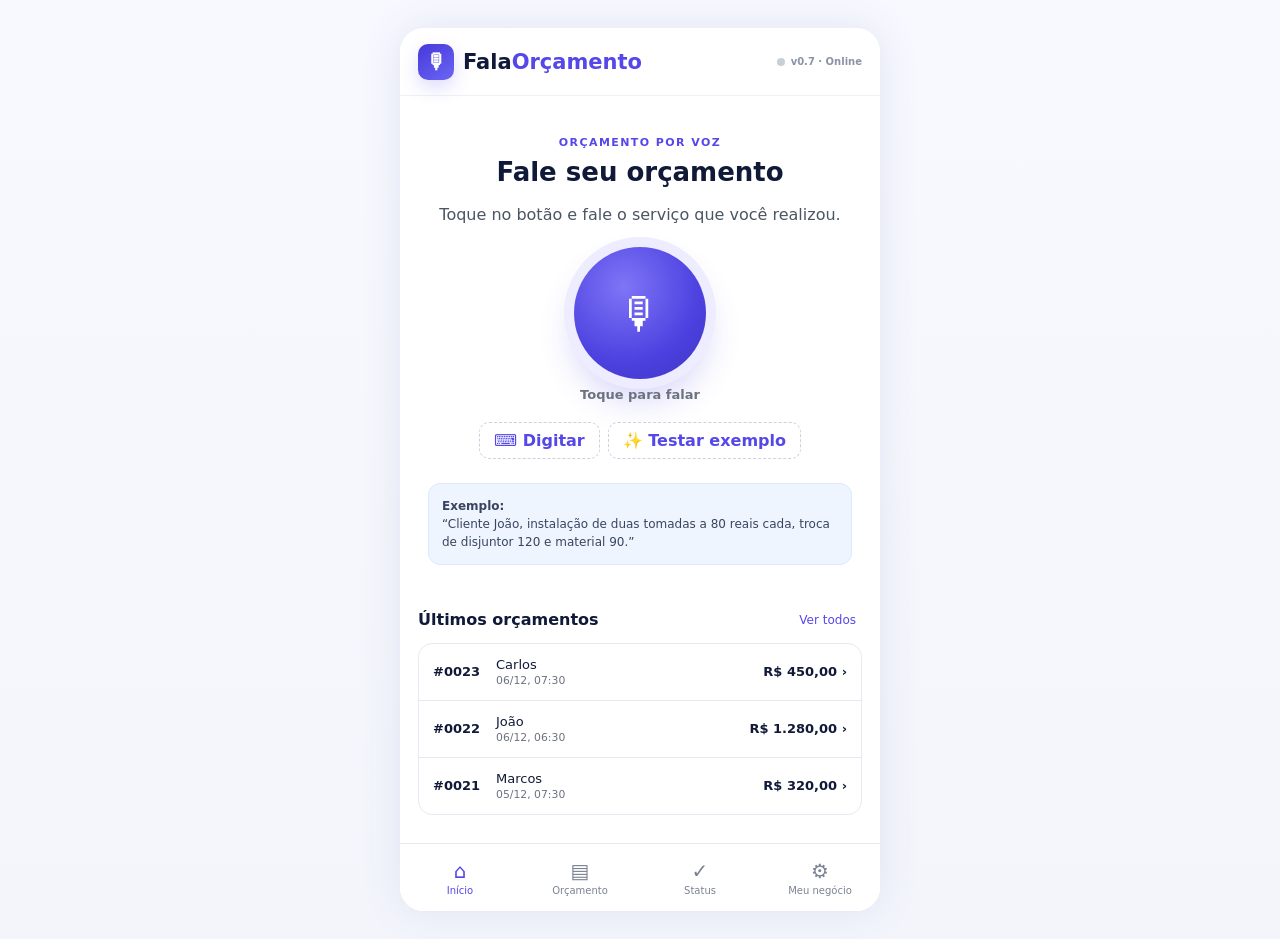
==== index.html @ d3a5065a "Add files via upload" ====
<!doctype html>
<html lang="pt-BR">
<head>
  <meta charset="utf-8"/>
  <meta name="viewport" content="width=device-width,initial-scale=1"/>
  <meta name="theme-color" content="#4f46e5"/>
  <title>FalaOrçamento</title>
  <link rel="stylesheet" href="style.css?v=070"/>
</head>
<body>

<div id="loginGate" class="login-gate" style="display:none">
  <div class="login-card">
    <div class="login-brand">🎙️ <b>Fala<span>Orçamento</span></b></div>
    <h2>Acessar meus orçamentos</h2>
    <p>Digite a senha administrativa definida na publicação.</p>
    <input id="adminPassword" type="password" placeholder="Senha" autocomplete="current-password">
    <button id="loginBtn" class="primary">ENTRAR</button>
    <div id="loginError" class="login-error"></div>
  </div>
</div>

<div class="app">
  <header class="topbar">
    <div class="brand"><div class="logo">🎙</div><span>Fala<span>Orçamento</span></span></div>
    <div class="server-state"><span class="dot"></span><span class="state-text">v0.7 · Online</span></div>
  </header>

  <main>
    <section id="home" class="screen active">
      <div class="hero-card">
        <div class="eyebrow">ORÇAMENTO POR VOZ</div>
        <h1>Fale seu orçamento</h1>
        <p>Toque no botão e fale o serviço que você realizou.</p>
        <button id="micBtn" class="mic" aria-label="Falar orçamento"><span>🎙</span></button>
        <div id="micStatus" class="mic-status">Toque para falar</div>
<div style="display:flex;gap:8px;justify-content:center;margin-top:10px">
<button id="typeBtn" class="ghost" style="width:auto;padding:8px 14px">⌨ Digitar</button>
<button id="demoBtn" class="ghost" style="width:auto;padding:8px 14px">✨ Testar exemplo</button>
</div>
<div id="transcriptBox" class="example" style="display:none"></div>
        <div class="example"><b>Exemplo:</b><br>“Cliente João, instalação de duas tomadas a 80 reais cada, troca de disjuntor 120 e material 90.”</div>
      </div>

      <section class="section">
        <div class="section-title"><h2>Últimos orçamentos</h2><button id="seeAll" class="link-btn">Ver todos</button></div>
        <div id="quoteList" class="list"></div>
      </section>
    </section>

    <section id="edit" class="screen">
      <button class="back" data-go="home">←</button>
      <div class="title-row"><h1>Orçamento</h1><span class="ai-pill">✨ IA organizou</span></div>
      <div class="notice">Confira os itens abaixo antes de enviar.</div>

      <label>Cliente</label>
      <input id="clientName" value="Carlos"/>
      <label>Itens do orçamento</label>
      <div class="items-head"><span></span><span>Descrição</span><span>Qtd.</span><span>Unitário</span><span></span></div>
      <div id="items"></div>
      <button id="addItem" class="ghost">＋ Adicionar item</button>

      <label>Observações</label>
      <textarea id="notes">Pagamento via Pix ou cartão. Validade do orçamento: 7 dias.</textarea>

      <div class="total-row"><span>Total</span><strong id="total">R$ 0,00</strong></div>
      <button id="sendBtn" class="primary">◉ ENVIAR NO WHATSAPP</button>
      <button id="pdfBtn" class="secondary">▣ GERAR PDF / IMPRIMIR</button>
    </section>

    <section id="tracking" class="screen">
      <button class="back" data-go="home">←</button>
      <h1 id="trackTitle">Orçamento #0023</h1>
      <div class="success">✓ Enviado com sucesso!<small>Seu cliente recebeu o orçamento.</small></div>
      <h3>Status do cliente</h3>
      <div class="timeline">
        <div class="step done"><i>✓</i><div><b>Visualizado por Carlos</b><small>Hoje às 11:32</small></div></div>
        <div id="acceptStep" class="step"><i>○</i><div><b>Aguardando resposta</b><small>O cliente pode aceitar ou recusar pelo link.</small></div></div>
      </div>
      <div class="share-box">
        <label>Link do orçamento</label>
        <div class="share-row">
          <input id="quoteLink" readonly value="">
          <button id="copyLink" class="copy-btn">Copiar</button>
        </div>
        <small>Este link identifica este orçamento nesta versão de teste.</small>
      </div>
      <button id="whatsShare" class="primary">◉ COMPARTILHAR NO WHATSAPP</button>
      <button id="previewClient" class="secondary">◉ VER COMO O CLIENTE VÊ</button>
      <button id="acceptDemo" class="primary">SIMULAR ACEITE DO CLIENTE</button>
    </section>

    <section id="client" class="screen">
      <div class="client-brand"><div class="logo">🎙</div><b>Fala<span>Orçamento</span></b></div>
      <article class="quote-card">
        <div class="quote-head"><h2>Orçamento #0023</h2><span id="statusBadge" class="badge pending">PENDENTE</span></div>
        <p><b>Prestador</b><br>João Silva Serviços Elétricos<br>(11) 99999-9999<br>CNPJ 12.345.678/0001-90</p>
        <p><b>Cliente</b><br><span id="clientViewName">Carlos</span></p>
        <div id="clientItems" class="client-items"></div>
        <div class="client-total"><span>Total</span><strong id="clientTotal">R$ 0,00</strong></div>
        <div class="meta"><span><b>Pagamento</b><br>Pix ou cartão</span><span><b>Validade</b><br>7 dias</span></div>
      </article>
      <button id="clientAccept" class="accept">✓ ACEITAR ORÇAMENTO</button>
      <button id="clientReject" class="reject">✕ RECUSAR</button>
      <button class="secondary" data-go="tracking">← Voltar à demonstração</button>
    </section>

    <section id="settings" class="screen">
      <button class="back" data-go="home">←</button>
      <h1>Meu negócio</h1>
      <p class="settings-intro">Esses dados aparecem nos seus orçamentos.</p>
      <label>Nome / Empresa</label>
      <input id="providerName" placeholder="Ex.: João Silva Serviços Elétricos">
      <label>Telefone</label>
      <input id="providerPhone" placeholder="(11) 99999-9999">
      <label>CPF / CNPJ</label>
      <input id="providerDoc" placeholder="12.345.678/0001-90">
      <button id="saveProvider" class="primary">SALVAR DADOS</button>
<button id="logoutBtn" class="secondary">SAIR DA CONTA</button>
      <div id="saveNotice" class="success" style="display:none">✓ Dados salvos neste dispositivo.</div>
    </section>

  </main>

  <nav class="bottom-nav">
    <button data-go="home" class="nav-active">⌂<span>Início</span></button>
    <button data-go="edit">▤<span>Orçamento</span></button>
    <button data-go="tracking">✓<span>Status</span></button>
    <button data-go="settings">⚙<span>Meu negócio</span></button>
  </nav>
</div>
<script src="app.js?v=070"></script>
</body>
</html>
---- style.css ----
:root{--ink:#101938;--muted:#6b7280;--line:#e7e9f2;--bg:#f7f8fc;--primary:#5547e8;--blue:#4379ff;--green:#2dbb67;--soft:#eef3ff}
*{box-sizing:border-box}body{margin:0;background:linear-gradient(180deg,#f8f9ff,#f3f5fb);font-family:Inter,ui-sans-serif,system-ui,-apple-system,Segoe UI,Roboto,Arial;color:var(--ink)}
button,input,textarea{font:inherit}.app{max-width:480px;min-height:100vh;margin:auto;background:white;box-shadow:0 0 40px #dfe3f0;position:relative;padding-bottom:78px}
.topbar{height:68px;padding:12px 18px;display:flex;align-items:center;justify-content:space-between;border-bottom:1px solid #f0f1f6;position:sticky;top:0;background:#fffc;backdrop-filter:blur(12px);z-index:4}
.brand,.client-brand{display:flex;align-items:center;gap:9px;font-weight:800;font-size:21px}.brand span span,.client-brand span{color:var(--primary)}.logo{width:36px;height:36px;border-radius:10px;display:grid;place-items:center;color:#fff;background:linear-gradient(145deg,#4638da,#6b66f4);box-shadow:0 8px 18px #574be830}
.icon-btn,.back{border:0;background:transparent;font-size:23px;color:var(--ink)}main{padding:18px}.screen{display:none}.screen.active{display:block}
.hero-card{text-align:center;padding:22px 10px 4px}.eyebrow{font-size:11px;letter-spacing:.13em;font-weight:800;color:var(--primary)}h1{font-size:26px;margin:8px 0}p{color:#4b5563;line-height:1.5}.mic{width:132px;height:132px;border:0;border-radius:50%;margin:20px auto 8px;display:grid;place-items:center;background:radial-gradient(circle at 38% 30%,#7e75f7,#4c40df 62%,#3e35c2);box-shadow:0 0 0 10px #eeedff,0 20px 35px #5146e83d;color:white;cursor:pointer;transition:.2s}.mic span{font-size:44px}.mic.listening{animation:pulse 1s infinite}.mic-status{font-size:13px;color:var(--muted);font-weight:650}@keyframes pulse{50%{transform:scale(1.05);box-shadow:0 0 0 18px #e8e6ff,0 20px 35px #5146e850}}
.example{margin:24px auto 8px;text-align:left;background:#eff5ff;border:1px solid #dce9ff;border-radius:12px;padding:13px;font-size:12px;line-height:1.5;color:#39445f}.section{margin-top:20px}.section-title{display:flex;align-items:center;justify-content:space-between}.section-title h2{font-size:16px}.link-btn{border:0;background:transparent;color:var(--primary);font-size:12px}.list{border:1px solid var(--line);border-radius:14px;overflow:hidden}.quote-row{padding:13px 14px;border-bottom:1px solid var(--line);display:grid;grid-template-columns:55px 1fr auto;gap:8px;align-items:center;font-size:13px}.quote-row:last-child{border:0}.quote-row small{display:block;color:var(--muted);margin-top:2px}.quote-row strong{font-size:13px}
.title-row{display:flex;align-items:center;justify-content:space-between}.ai-pill{font-size:11px;background:#eaf2ff;color:#315acb;padding:7px 9px;border-radius:9px}.notice,.success{background:#edf4ff;border:1px solid #d9e8ff;border-radius:10px;padding:12px;margin:12px 0 18px;font-size:13px}.success{background:#ebfaef;border-color:#d5f2dd;color:#18894a;font-weight:700}.success small{display:block;color:#4f6f5a;margin-top:3px;font-weight:500}
label{display:block;font-size:12px;font-weight:750;margin:14px 0 6px}input,textarea{width:100%;border:1px solid #dfe2eb;border-radius:10px;padding:11px;background:#fff;color:var(--ink)}textarea{min-height:74px;resize:vertical}.item{display:grid;grid-template-columns:28px 1fr 92px 28px;gap:7px;align-items:center;padding:9px 0;border-bottom:1px solid #eff0f5}.item-num{width:24px;height:24px;border-radius:50%;background:var(--primary);color:white;display:grid;place-items:center;font-size:11px}.item input{padding:9px}.del{border:0;background:transparent;color:#9ca3af;font-size:17px}.ghost{width:100%;margin-top:10px;padding:10px;border:1px dashed #ccd0df;border-radius:10px;background:white;color:var(--primary);font-weight:700}.total-row,.client-total{display:flex;align-items:center;justify-content:space-between;padding:20px 0 12px}.total-row strong,.client-total strong{font-size:25px}.primary,.secondary,.accept,.reject{width:100%;border-radius:10px;padding:13px 12px;margin-top:9px;font-weight:800;cursor:pointer}.primary{border:0;color:white;background:linear-gradient(90deg,#5142df,#6659f0)}.secondary{background:white;border:1px solid #dfe2eb;color:#26304b}.accept{background:var(--green);border:0;color:white}.reject{background:white;border:1px solid #ff8a8a;color:#e13d3d}
.timeline{padding:8px 3px 18px}.step{display:flex;gap:12px;position:relative;padding:10px 0 18px}.step:after{content:"";position:absolute;left:12px;top:35px;height:24px;border-left:2px solid #dfe4ea}.step:last-child:after{display:none}.step i{width:26px;height:26px;border-radius:50%;display:grid;place-items:center;background:#edf0f5;color:#8c94a5;font-style:normal}.step.done i{background:#dff7e6;color:#15934b}.step small{display:block;color:var(--muted);margin-top:4px}.client-brand{justify-content:center;margin:4px 0 18px}.quote-card{border:1px solid var(--line);border-radius:14px;padding:16px;box-shadow:0 10px 28px #1f2a4420}.quote-head{display:flex;justify-content:space-between;align-items:center}.quote-head h2{font-size:18px}.badge{font-size:10px;padding:5px 7px;border-radius:6px;font-weight:800}.badge.pending{background:#fff2cf;color:#8b6500}.badge.accepted{background:#dff7e6;color:#18894a}.badge.rejected{background:#ffe5e5;color:#c22}.quote-card p{font-size:12px;color:#29324b}.client-item{display:flex;justify-content:space-between;padding:8px 0;border-bottom:1px solid #f0f1f5;font-size:12px}.meta{display:grid;grid-template-columns:1fr 1fr;gap:12px;border-top:1px solid var(--line);padding-top:12px;font-size:11px;color:#4b5563}
.bottom-nav{height:68px;position:fixed;bottom:0;left:50%;transform:translateX(-50%);width:min(480px,100%);display:grid;grid-template-columns:repeat(4,1fr);background:#fff;border-top:1px solid var(--line);z-index:5}.bottom-nav button{border:0;background:white;color:#7b8293;font-size:20px;padding:7px}.bottom-nav span{display:block;font-size:10px;margin-top:2px}.bottom-nav .nav-active{color:var(--primary)}
@media(min-width:700px){body{padding:28px}.app{border-radius:24px;min-height:850px;overflow:hidden}.bottom-nav{position:absolute}}

.settings-intro{font-size:13px;color:var(--muted);margin-bottom:20px}

.items-head{display:grid;grid-template-columns:28px minmax(0,1fr) 58px 92px 28px;gap:6px;align-items:center;font-size:10px;font-weight:800;color:#7b8293;padding:4px 0}
.item{grid-template-columns:28px minmax(0,1fr) 58px 92px 28px!important;gap:6px}
.item .iqty{text-align:center}
.quote-table{width:100%;border-collapse:collapse;margin-top:8px;table-layout:fixed}
.quote-table th{font-size:9px;text-transform:uppercase;letter-spacing:.04em;color:#7b8293;text-align:left;padding:7px 3px;border-bottom:1px solid #e7e9f2}
.quote-table td{font-size:11px;padding:9px 3px;border-bottom:1px solid #f0f1f5;vertical-align:top}
.quote-table th:nth-child(1),.quote-table td:nth-child(1){width:44%;text-align:left}
.quote-table th:nth-child(2),.quote-table td:nth-child(2){width:12%;text-align:center}
.quote-table th:nth-child(3),.quote-table td:nth-child(3){width:22%;text-align:right}
.quote-table th:nth-child(4),.quote-table td:nth-child(4){width:22%;text-align:right;font-weight:750}
@media(max-width:380px){.quote-table th,.quote-table td{font-size:9px}.item{grid-template-columns:24px minmax(0,1fr) 50px 78px 24px!important}}

.share-box{margin:18px 0 8px;padding:13px;background:#f7f8fc;border:1px solid #e7e9f2;border-radius:12px}
.share-box label{margin:0 0 7px}.share-box small{display:block;margin-top:7px;color:#7b8293;font-size:10px}
.share-row{display:grid;grid-template-columns:minmax(0,1fr) auto;gap:7px}.share-row input{font-size:11px;background:white}
.copy-btn{border:0;border-radius:9px;padding:0 13px;background:#5547e8;color:white;font-weight:800}

.server-state{display:flex;align-items:center;gap:6px;font-size:10px;color:#8b93a5;font-weight:750}
.server-state .dot{width:8px;height:8px;border-radius:50%;background:#c9ced8}
body[data-backend="online"] .server-state .dot{background:#2dbb67;box-shadow:0 0 0 4px #2dbb6720}
body[data-backend="online"] .state-text:after{content:" online";color:#2a9b59}

.login-gate{position:fixed;inset:0;z-index:999;background:linear-gradient(180deg,#f7f8ff,#eef1fb);display:grid;place-items:center;padding:22px}
.login-card{width:min(390px,100%);background:#fff;border:1px solid #e6e8f1;border-radius:22px;padding:24px;box-shadow:0 24px 60px #1b235025}
.login-brand{display:flex;align-items:center;gap:7px;font-size:20px;margin-bottom:22px;color:#101938}
.login-brand span{color:#5547e8}.login-card h2{margin:0 0 7px}.login-card p{font-size:13px;margin:0 0 15px;color:#6b7280}
.login-error{color:#d33;font-size:12px;margin-top:10px;min-height:18px}
body.public-mode .bottom-nav{display:none}
body.public-mode main{padding-bottom:20px}
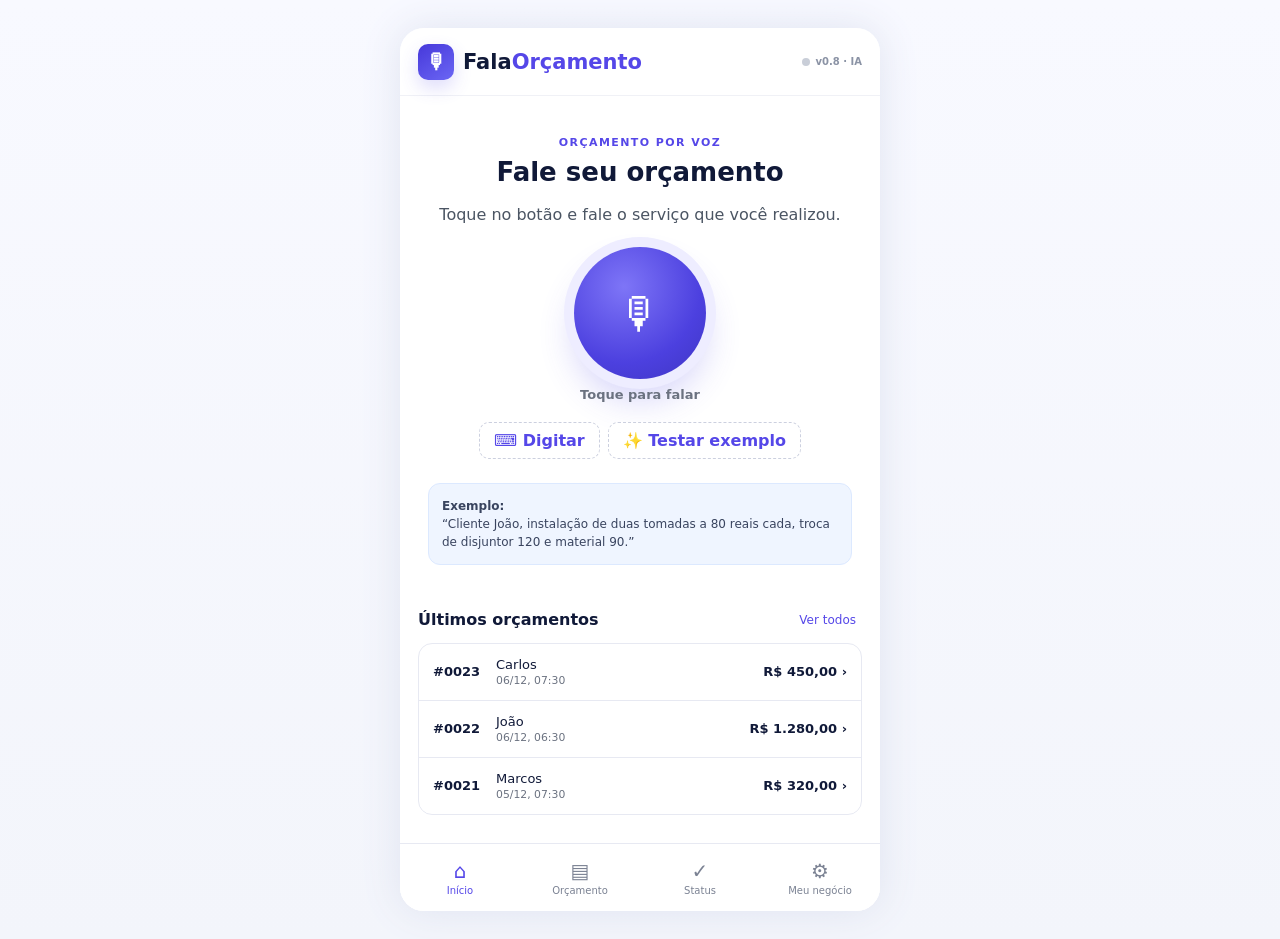
==== commit 1b2def9e: "Add files via upload" ====
--- a/index.html
+++ b/index.html
@@ -5,7 +5,7 @@
   <meta name="viewport" content="width=device-width,initial-scale=1"/>
   <meta name="theme-color" content="#4f46e5"/>
   <title>FalaOrçamento</title>
-  <link rel="stylesheet" href="style.css?v=070"/>
+  <link rel="stylesheet" href="style.css?v=080"/>
 </head>
 <body>
 
@@ -23,7 +23,7 @@
 <div class="app">
   <header class="topbar">
     <div class="brand"><div class="logo">🎙</div><span>Fala<span>Orçamento</span></span></div>
-    <div class="server-state"><span class="dot"></span><span class="state-text">v0.7 · Online</span></div>
+    <div class="server-state"><span class="dot"></span><span class="state-text">v0.8 · IA</span></div>
   </header>
 
   <main>
@@ -129,6 +129,6 @@
     <button data-go="settings">⚙<span>Meu negócio</span></button>
   </nav>
 </div>
-<script src="app.js?v=070"></script>
+<script src="app.js?v=080"></script>
 </body>
 </html>
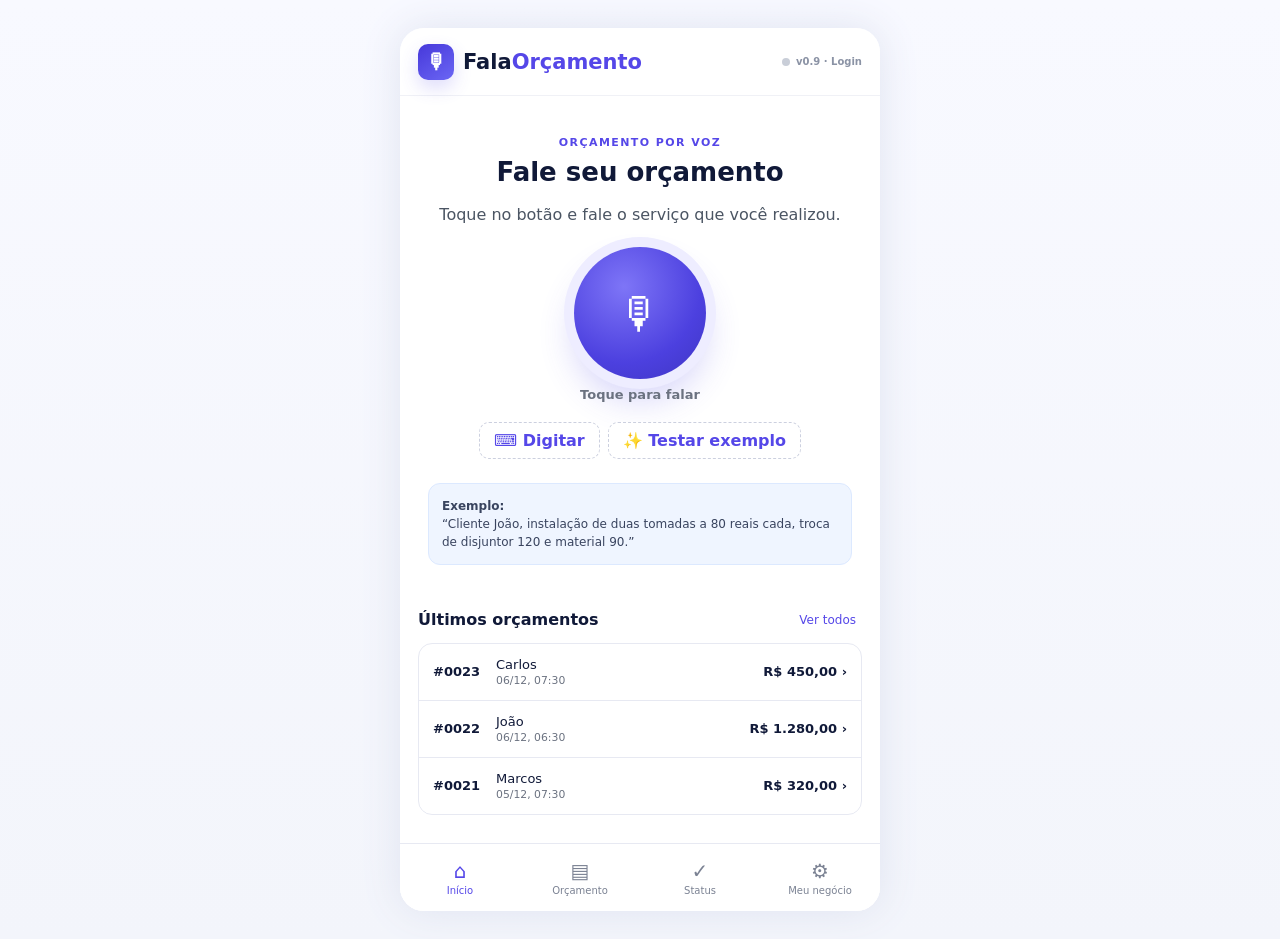
==== commit b35a7d1b: "Add files via upload" ====
--- a/index.html
+++ b/index.html
@@ -11,19 +11,36 @@
 
 <div id="loginGate" class="login-gate" style="display:none">
   <div class="login-card">
-    <div class="login-brand">🎙️ <b>Fala<span>Orçamento</span></b></div>
-    <h2>Acessar meus orçamentos</h2>
-    <p>Digite a senha administrativa definida na publicação.</p>
-    <input id="adminPassword" type="password" placeholder="Senha" autocomplete="current-password">
+    <div class="login-logo">🎙️</div>
+    <div class="login-brand"><b>Fala<span>Orçamento</span></b></div>
+    <div class="login-tag">Área do empresário</div>
+    <h2>Acesse sua conta</h2>
+    <p>Entre para criar, acompanhar e gerenciar seus orçamentos.</p>
+
+    <label for="businessEmail">E-mail</label>
+    <input id="businessEmail" type="email" placeholder="seuemail@empresa.com" autocomplete="username">
+
+    <label for="adminPassword">Senha</label>
+    <div class="password-wrap">
+      <input id="adminPassword" type="password" placeholder="Sua senha" autocomplete="current-password">
+      <button id="togglePassword" type="button" class="toggle-pass" aria-label="Mostrar senha">👁</button>
+    </div>
+
     <button id="loginBtn" class="primary">ENTRAR</button>
+    <button id="forgotBtn" class="login-link" type="button">Esqueci minha senha</button>
     <div id="loginError" class="login-error"></div>
+
+    <div class="login-foot">
+      <span>FalaOrçamento</span>
+      <small>Simples para quem faz.</small>
+    </div>
   </div>
 </div>
 
 <div class="app">
   <header class="topbar">
     <div class="brand"><div class="logo">🎙</div><span>Fala<span>Orçamento</span></span></div>
-    <div class="server-state"><span class="dot"></span><span class="state-text">v0.8 · IA</span></div>
+    <div class="server-state"><span class="dot"></span><span class="state-text">v0.9 · Login</span></div>
   </header>
 
   <main>
--- a/style.css
+++ b/style.css
@@ -44,3 +44,47 @@
 .login-error{color:#d33;font-size:12px;margin-top:10px;min-height:18px}
 body.public-mode .bottom-nav{display:none}
 body.public-mode main{padding-bottom:20px}
+
+.login-gate{
+  position:fixed;inset:0;z-index:9999;
+  background:
+    radial-gradient(circle at top right,#6b62ff22,transparent 35%),
+    linear-gradient(180deg,#f7f8ff,#eef1fb);
+  display:grid;place-items:center;padding:22px
+}
+.login-card{
+  width:min(410px,100%);
+  background:#fff;border:1px solid #e6e8f1;border-radius:26px;
+  padding:28px 24px;box-shadow:0 28px 70px #1b23502b
+}
+.login-logo{
+  width:58px;height:58px;margin:0 auto 10px;border-radius:17px;
+  display:grid;place-items:center;font-size:28px;color:white;
+  background:linear-gradient(145deg,#4939df,#6d62f3);
+  box-shadow:0 14px 28px #5146e83b
+}
+.login-brand{text-align:center;font-size:24px;color:#101938}
+.login-brand span{color:#5547e8}
+.login-tag{
+  width:max-content;margin:8px auto 22px;padding:6px 10px;border-radius:999px;
+  background:#eef1ff;color:#5547e8;font-size:11px;font-weight:800;letter-spacing:.04em
+}
+.login-card h2{text-align:center;margin:0 0 7px;font-size:23px}
+.login-card>p{text-align:center;font-size:13px;margin:0 0 20px;color:#6b7280}
+.login-card label{margin-top:12px}
+.password-wrap{position:relative}
+.password-wrap input{padding-right:46px}
+.toggle-pass{
+  position:absolute;right:8px;top:50%;transform:translateY(-50%);
+  width:34px;height:34px;border:0;background:transparent;border-radius:8px;cursor:pointer
+}
+.login-link{
+  width:100%;border:0;background:transparent;color:#5547e8;
+  font-weight:700;font-size:12px;padding:12px 0 2px;cursor:pointer
+}
+.login-error{text-align:center;color:#d33;font-size:12px;margin-top:8px;min-height:18px}
+.login-foot{
+  margin-top:22px;padding-top:16px;border-top:1px solid #eef0f5;
+  display:flex;justify-content:space-between;align-items:center;color:#7b8293
+}
+.login-foot span{font-size:11px;font-weight:800}.login-foot small{font-size:10px}
